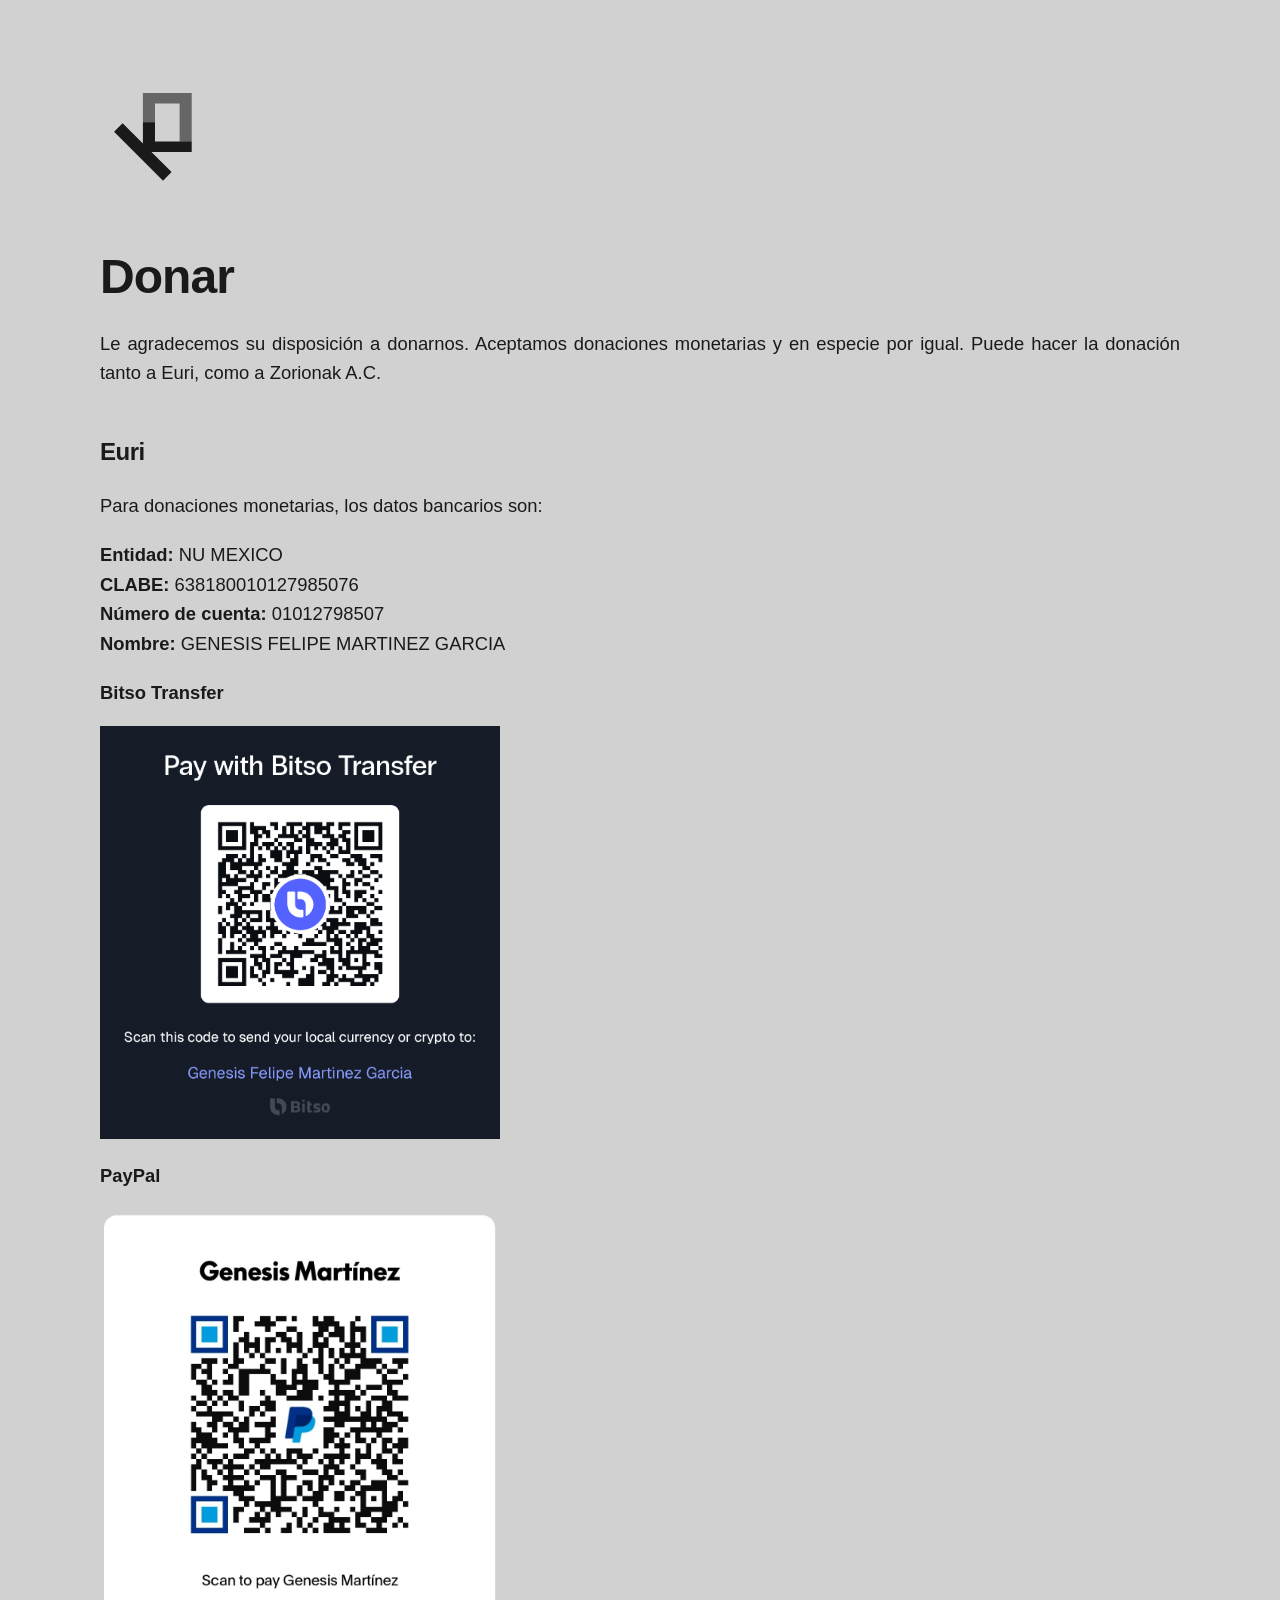
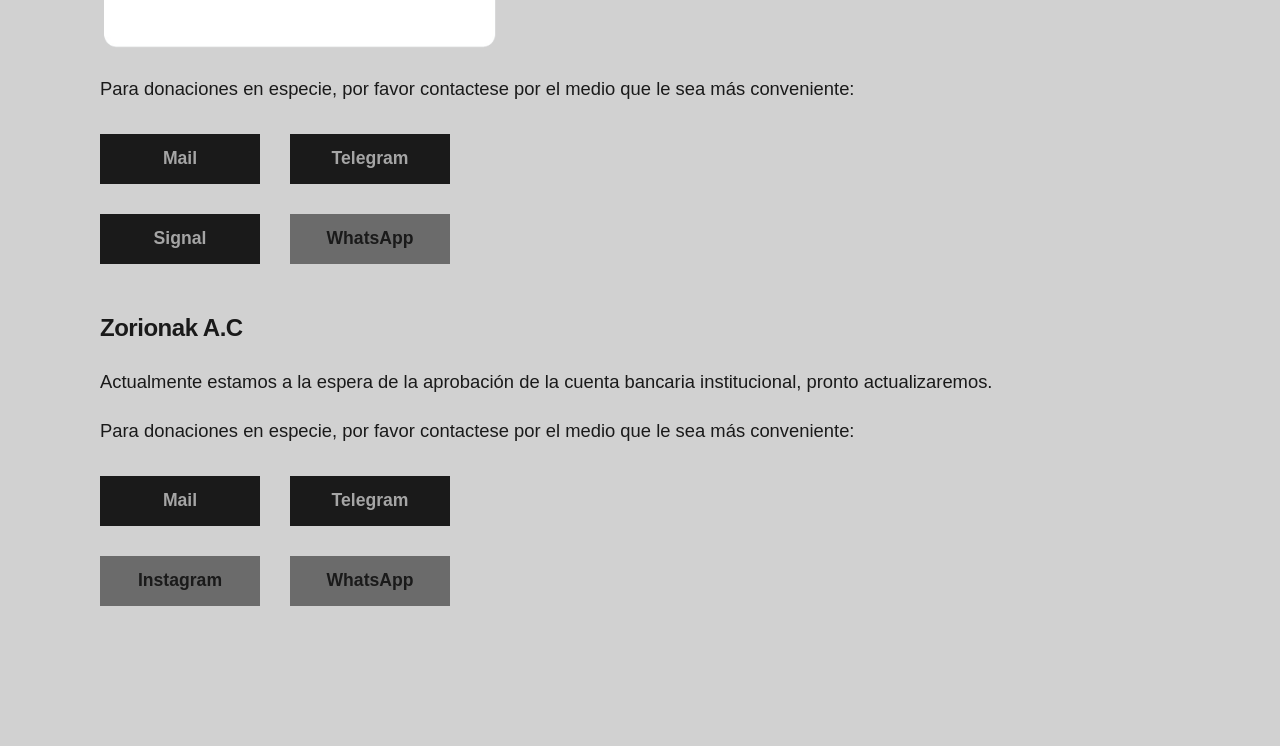
==== donar.html @ 0226f44f "Kadro Website 1.0 xd" ====
<!DOCTYPE html>
<html lang="es">
<head>
    <meta charset="UTF-8">
    <meta name="viewport" content="width=device-width, initial-scale=1.0">
    <title>Kadro</title>
    <link rel="preconnect" href="https://fonts.googleapis.com">
    <link rel="preconnect" href="https://fonts.gstatic.com" crossorigin>
    <link href="https://fonts.googleapis.com/css2?family=Inter:wght@500;700&display=swap" rel="family">
    <link rel="stylesheet" href="style-page.css">
</head>
<body>

    <div class="content-wrapper">
        <header class="header">
            <a href="index.html">
                <img src="kb.svg" alt="Logo Kadro" class="logo-small">
            </a>
        </header>

        <main class="main-content">
            <section class="text-block">

                <h1>Donar</h1>
                <p>Le agradecemos su disposición a donarnos. Aceptamos donaciones monetarias y en especie por igual. Puede hacer la donación tanto a Euri, como a Zorionak A.C.</p>

                <h2>Euri</h2>

                <p>Para donaciones monetarias, los datos bancarios son:</p>

                <p><b>Entidad:</b> NU MEXICO <br> <b>CLABE:</b> 638180010127985076 <br> <b>Número de cuenta:</b> 01012798507 <br> <b>Nombre:</b> GENESIS FELIPE MARTINEZ GARCIA</p>
                <p></p>

                <p><b>Bitso Transfer</b></p>
                <br>
                <img src="bitso_euri.png" alt="Bitso Transfer QR" class="imagen-adaptable">
                <br>
                <br>

                <p><b>PayPal</b></p>
                <br>
                <img src="paypal_euri.png" alt="PayPal QR" class="imagen-adaptable">
                <br>
                <br>

                <p>Para donaciones en especie, por favor contactese por el medio que le sea más conveniente:</p>
                <section class="action-block">
                    <div class="buttons-inline">
                        <a href="mailto:euri@zorionak.art" class="btn btn-dark" target="_blank">Mail</a>
                        <a href="https://t.me/EuriNaizDM" class="btn btn-dark" target="_blank">Telegram</a>
                    </div>
                    <div class="buttons-inline">
                        <a href="https://signal.me/#eu/BNd7J6ncwCC_rvE6EH3n1rF1zPjkdAFG_ZG6rcRCDRfop4eggaVNv58n2JCMDA8Y" class="btn btn-dark" target="_blank">Signal</a>
                        <a href="https://wa.me/523326609676/" class="btn btn-gray" target="_blank" >WhatsApp</a>
                    </div>
                </section>

                <h2>Zorionak A.C</h2>

                <!--<p>Para donaciones monetarias, los datos bancarios son:</p> -->
                <p>Actualmente estamos a la espera de la aprobación de la cuenta bancaria institucional, pronto actualizaremos.</p>

                <p>Para donaciones en especie, por favor contactese por el medio que le sea más conveniente:</p>
                <section class="action-block">
                    <div class="buttons-inline">
                        <a href="mailto:fundacion@zorionak.art" class="btn btn-dark" target="_blank">Mail</a>
                        <a href="https://t.me/ZorionakAC" class="btn btn-dark" target="_blank">Telegram</a>
                    </div>
                    <div class="buttons-inline">
                        <a href="https://www.instagram.com/m/zorionak.art_" class="btn btn-gray" target="_blank">Instagram</a>
                        <a href="https://wa.me/523320204097/" class="btn btn-gray" target="_blank" >WhatsApp</a>
                    </div>
                </section>

            </section>
<!--
            <section class="action-block">
                <h2>Another title</h2>
                <div class="buttons-inline">
                    <a href="#button1" class="btn btn-dark">Button 1</a>
                    <a href="#button2" class="btn btn-gray">Button 2</a>
                </div>
            </section>

            -->

        </main>
    </div>

</body>
</html>
---- style-page.css ----
/* ==========================================================================
   KADRO - PALETA DE COLORES E IDENTIDAD
   ========================================================================== */
:root {
    --bg-color: #d1d1d1;       /* Gris claro de fondo */
    --btn-dark: #1a1a1a;       /* Negro/Gris muy oscuro */
    --btn-gray: #6b6b6b;       /* Gris medio */
    --text-color: #a5a5a5;     /* Gris del texto del botón oscuro */
    --text-light: #1a1a1a;     /* Texto oscuro para el botón gris */
    --text-main: #1a1a1a;      /* Color de los títulos y párrafos */
}

/* ==========================================================================
   RESET Y CONFIGURACIÓN GENERAL
   ========================================================================== */
* {
    box-sizing: border-box;
    margin: 0;
    padding: 0;
    font-family: 'Inter', -apple-system, BlinkMacSystemFont, "Segoe UI", Roboto, sans-serif; 
}

body {
    background-color: var(--bg-color);
    min-height: 100vh;
    display: flex;
    justify-content: center;
}

/* ==========================================================================
   ESTRUCTURA Y FLUJO DE CONTENIDO
   ========================================================================== */
.content-wrapper {
    width: 100%;
    max-width: 1200px; /* Ensanchado para aprovechar más los laterales en desktop */
    padding: 80px 60px 140px 60px; /* 140px abajo genera el "footer vacío" */
    display: flex;
    flex-direction: column;
}

/* Encabezado con el logo alineado a la izquierda */
.header {
    width: 100%;
    display: flex;
    justify-content: flex-start;
    margin-bottom: 55px; /* Separación fija debajo del logo */
}

.logo-small {
    width: 110px;
    height: auto;
    transition: opacity 0.2s ease;
}

.logo-small:hover {
    opacity: 0.8;
}

/* Contenedor del flujo principal */
.main-content {
    display: flex;
    flex-direction: column;
}

/* ==========================================================================
   BLOQUES DE TEXTO Y CORRECCIÓN AUTOMÁTICA DE ESPACIADOS (H1, H2, P)
   ========================================================================== */
/* Regla global para separar h1 y h2 del contenido de arriba de forma automática */
.main-content h1, 
.main-content h2 {
    color: var(--text-main);
    margin-top: 50px;    /* Empuja el título hacia abajo separándolo del texto anterior */
    margin-bottom: 25px; /* Espacio entre el título y lo que viene abajo (párrafo o botones) */
    font-weight: 700;    /* Inter Bold */
    letter-spacing: -0.02em;
}

/* El primer h1 no necesita margen superior porque ya tiene el espacio del header */
.main-content h1:first-child,
.text-block h1:first-child {
    margin-top: 0;
}

.text-block h1 {
    font-size: 3rem;
}

.action-block h2 {
    font-size: 2.4rem;
}

/* Párrafos normativos con espaciado inteligente */
.text-block p {
    font-size: 1.15rem;
    line-height: 1.6;
    color: var(--text-main);
    text-align: justify;
    font-weight: 500;    /* Inter Medium */
}

/* Si hay párrafos seguidos, les añadimos separación automática arriba para que no se peguen */
.text-block p + p {
    margin-top: 20px;
}

/* ==========================================================================
   UNIFORMIDAD PARA ELEMENTOS DE LISTA <li> (TODOS LOS LI)
   ========================================================================== */
/* Forzamos a que absolutamente todos los li tengan el mismo comportamiento visual que los párrafos */
.main-content li,
.text-block li,
ul li,
ol li {
    font-size: 1.15rem;          /* Mismo tamaño que <p> */
    line-height: 1.6;            /* Mismo interlineado que <p> */
    color: var(--text-main);     /* Mismo color gris oscuro */
    font-weight: 500;            /* Inter Medium */
}

/* ==========================================================================
   CONTROL INTELIGENTE DE LISTAS Y ENLACES EN LISTA (CLASE LSV)
   ========================================================================== */
/* Quitamos las viñetas de la lista con clase LSV y limpiamos sus sangrías nativas */
ul.LSV {
    list-style: none;
    padding: 0;
    margin: 0;
}

/* Si la lista ul va después de un párrafo o un h2, se separa automáticamente como bloque */
.text-block p + ul.LSV,
.main-content h2 + ul.LSV,
.main-content p + ul.LSV {
    margin-top: 30px; /* Genera el espacio de bloque */
}

/* Forzamos a que los elementos li de LSV actúen como bloques independientes */
ul.LSV li {
    display: block;      /* Asegura el salto de línea obligatorio */
}

/* Añadimos el espacio automático entre los li internos para que respiren verticalmente */
ul.LSV li + li {
    margin-top: 20px;    
}

/* ==========================================================================
   ESTILOS CONTROLADOS Y UNIFORMES PARA ENLACES <A> EN TEXTO Y SUELTOS
   ========================================================================== */
/* Forzamos a que TODOS los links (dentro/fuera de <p> o en listas) compartan estética */
.text-block p a,
.main-content a:not(.btn) {
    color: var(--text-main) !important;
    font-family: 'Inter', -apple-system, sans-serif !important;
    font-size: 1.15rem;          /* Clona el tamaño del párrafo */
    line-height: 1.6;            /* Clona el interlineado del párrafo */
    font-weight: 500;            /* Inter Medium */
    text-decoration: underline;  /* Siempre subrayado */
}

/* Mantenemos el blindaje de color para estados visitados, activos o hover */
.text-block p a:visited,
.text-block p a:active,
.text-block p a:hover,
.main-content a:not(.btn):visited,
.main-content a:not(.btn):active,
.main-content a:not(.btn):hover {
    color: var(--text-main) !important;
    text-decoration: underline;
}

/* Comportamiento exclusivo para los enlaces SUELTOS (hijos directos que no están en un <p>) */
.main-content > a:not(.btn),
.text-block > a:not(.btn) {
    display: inline-block; /* Permite que acepte márgenes verticales correctamente */
    margin-top: 30px;      /* Espacio automático con lo que tenga arriba */
    margin-bottom: 20px;   /* Espacio automático con lo que tenga abajo */
}

/* Si el enlace suelto es el primer elemento, eliminamos el margen superior */
.main-content > a:first-child,
.text-block > a:first-child {
    margin-top: 0;
}

/* ==========================================================================
   BOTONES RECUADRO (HREF)
   ========================================================================== */
.buttons-inline {
    display: flex;
    flex-direction: row;
    gap: 30px;
    margin-top: 30px; /* Asegura separación si van debajo de un texto o lista */
}

.btn {
    display: inline-flex;
    align-items: center;
    justify-content: center;
    text-decoration: none !important; /* Evita que el subrayado global rompa el estilo del botón */
    font-size: 1.1rem !important;     /* Mantiene su tamaño propio de botón */
    width: 160px;
    height: 50px;
    transition: transform 0.2s ease, opacity 0.2s ease;
    font-weight: 700; /* Inter Bold */
    margin: 0 !important; /* Evita que las reglas de enlaces sueltos afecten a los botones */
}

.btn:hover {
    transform: scale(1.02);
    opacity: 0.9;
}

.btn-dark {
    background-color: var(--btn-dark);
    color: var(--text-color);
}

.btn-gray {
    background-color: var(--btn-gray);
    color: var(--text-light);
}

/* ==========================================================================
   DISEÑO ADAPTABLE - RESPONSIVE (MÓVIL)
   ========================================================================== */
@media (max-width: 768px) {
    .content-wrapper {
        padding: 50px 40px 100px 40px; 
    }

    .header {
        margin-bottom: 40px;
    }

    .main-content h1, 
    .main-content h2 {
        margin-top: 40px; 
        margin-bottom: 20px;
    }

    /* Reducción de fuentes generales para móvil (párrafos y elementos de lista) */
    .text-block p,
    .main-content li,
    .text-block li,
    ul li,
    ol li {
        font-size: 1.05rem;
    }

    /* Ajuste de links normales en móvil */
    .text-block p a,
    .main-content a:not(.btn) {
        font-size: 1.05rem; 
    }

    .text-block p + p {
        margin-top: 15px;
    }

    /* Corrección del bloque ul en móvil */
    .text-block p + ul.LSV,
    .main-content h2 + ul.LSV,
    .main-content p + ul.LSV {
        margin-top: 20px;
    }

    /* Reducción sutil del espacio entre elementos de lista en móvil */
    ul.LSV li + li {
        margin-top: 15px;
    }

    /* Ajuste de márgenes de enlaces sueltos en móvil */
    .main-content > a:not(.btn),
    .text-block > a:not(.btn) {
        margin-top: 20px;
        margin-bottom: 15px;
    }

    .logo-small {
        width: 95px;
    }

    .text-block h1 {
        font-size: 2.3rem;
    }

    .action-block h2 {
        font-size: 1.9rem;
    }

    .buttons-inline {
        gap: 20px;
        margin-top: 20px;
    }

    .btn {
        width: 140px;
        font-size: 1rem !important;
    }
}

/* ==========================================================================
   IMAGENES
   ========================================================================== */

/* Estilo por defecto (para computadoras) */
  .imagen-adaptable {
    width: 400px;
    height: auto;
  }

  /* Estilo especial para celulares */
  @media (max-width: 768px) {
    .imagen-adaptable {
      width: 100%;
      height: auto;
    }
  }
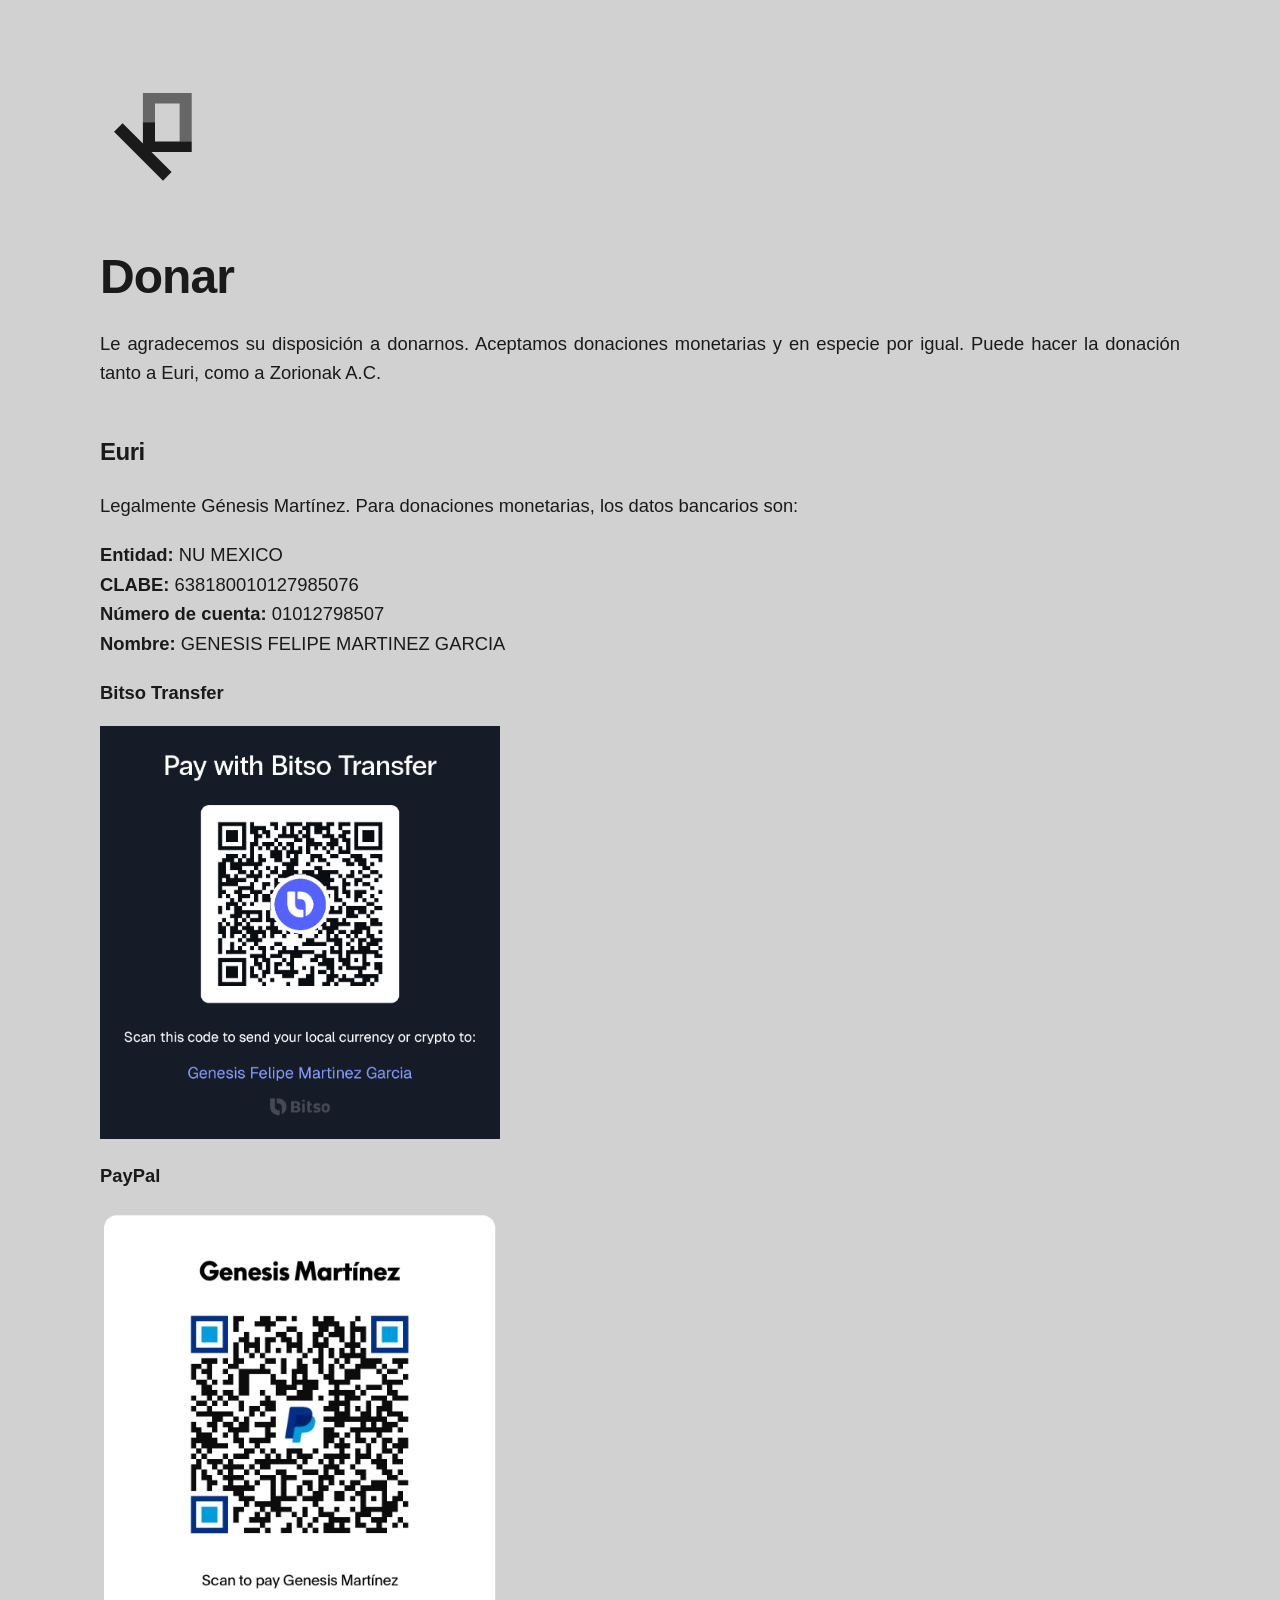
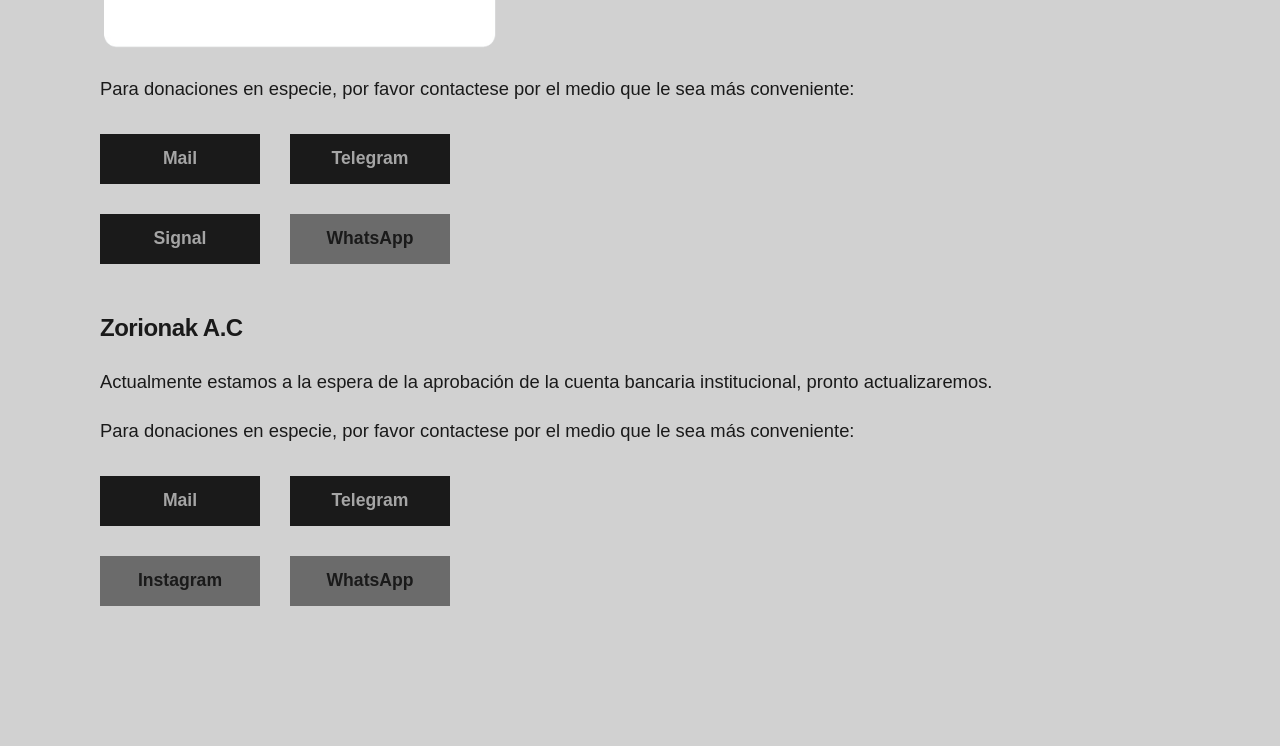
==== commit e5979958: "Update donar.html añadido nombre legal" ====
--- a/donar.html
+++ b/donar.html
@@ -13,7 +13,7 @@
 
     <div class="content-wrapper">
         <header class="header">
-            <a href="index.html">
+            <a href="/">
                 <img src="kb.svg" alt="Logo Kadro" class="logo-small">
             </a>
         </header>
@@ -26,7 +26,7 @@
 
                 <h2>Euri</h2>
 
-                <p>Para donaciones monetarias, los datos bancarios son:</p>
+                <p>Legalmente Génesis Martínez. Para donaciones monetarias, los datos bancarios son:</p>
 
                 <p><b>Entidad:</b> NU MEXICO <br> <b>CLABE:</b> 638180010127985076 <br> <b>Número de cuenta:</b> 01012798507 <br> <b>Nombre:</b> GENESIS FELIPE MARTINEZ GARCIA</p>
                 <p></p>
@@ -88,4 +88,4 @@
     </div>
 
 </body>
-</html>+</html>
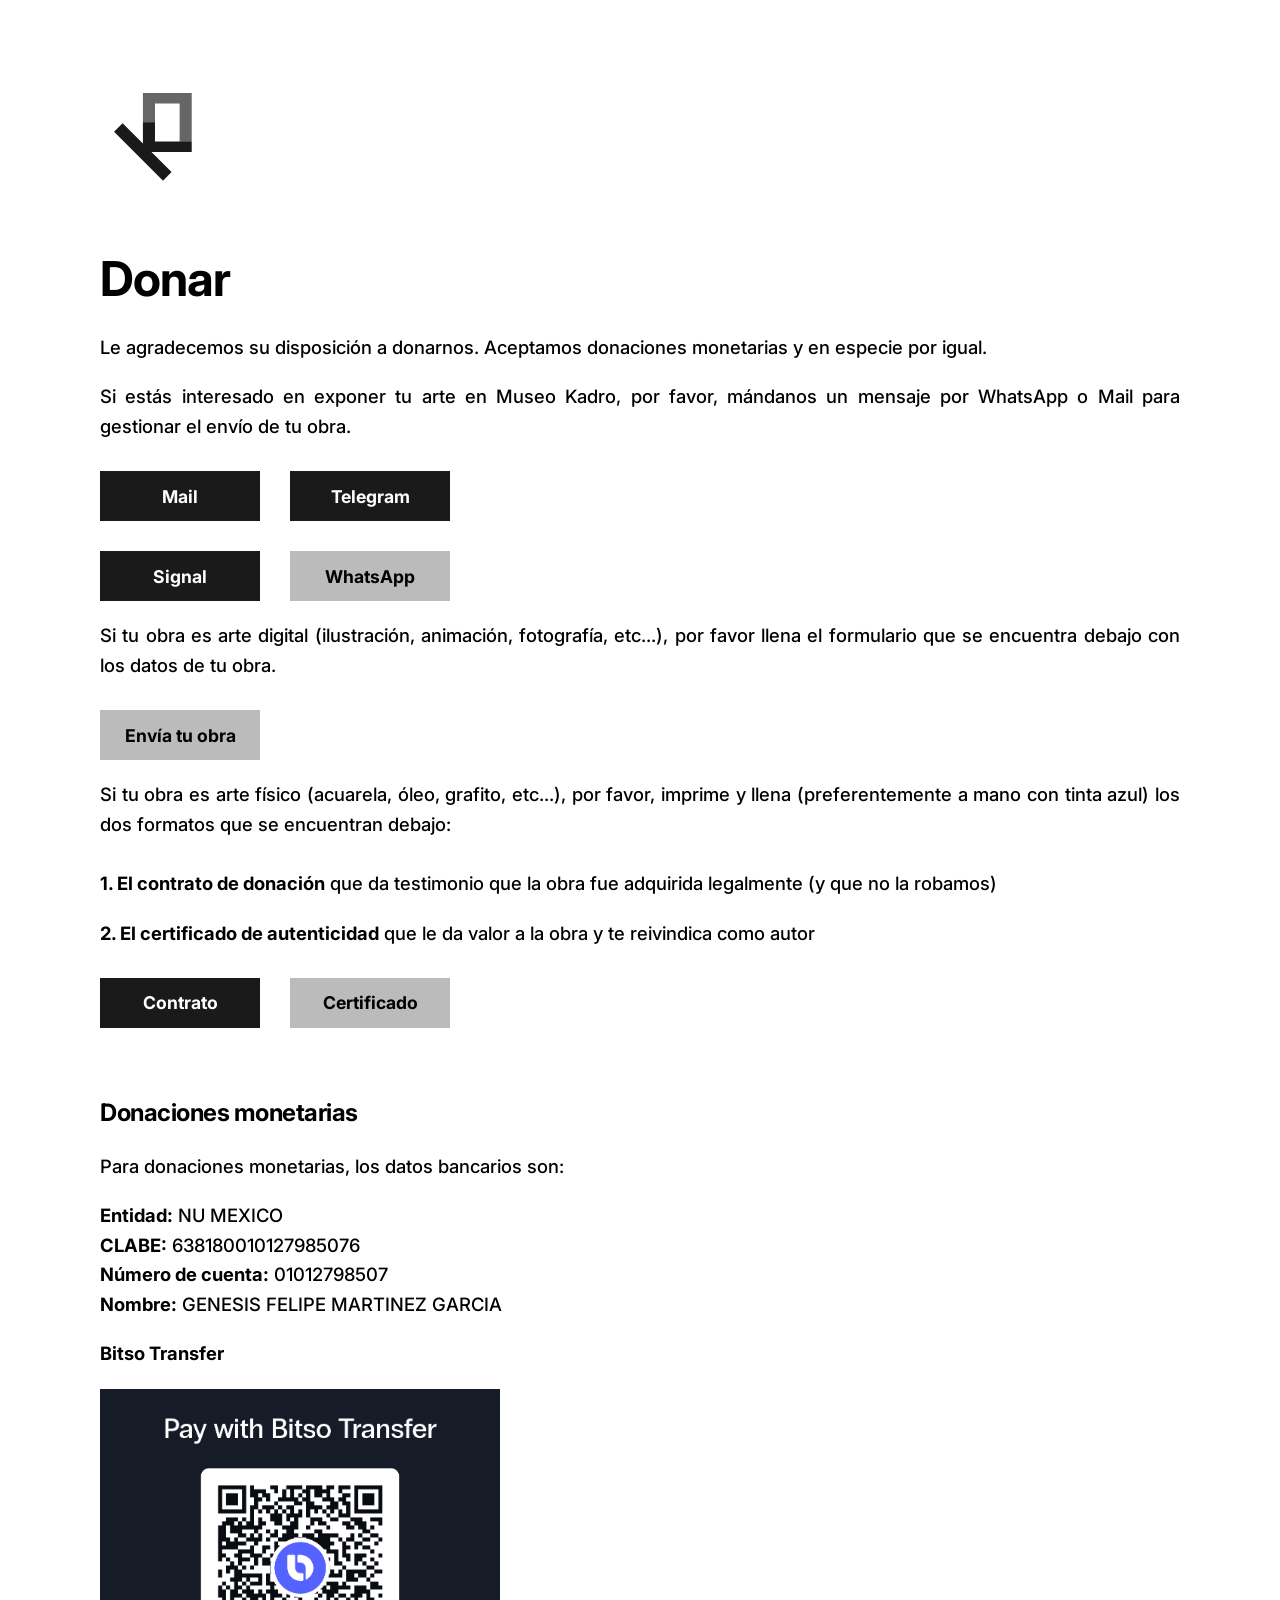
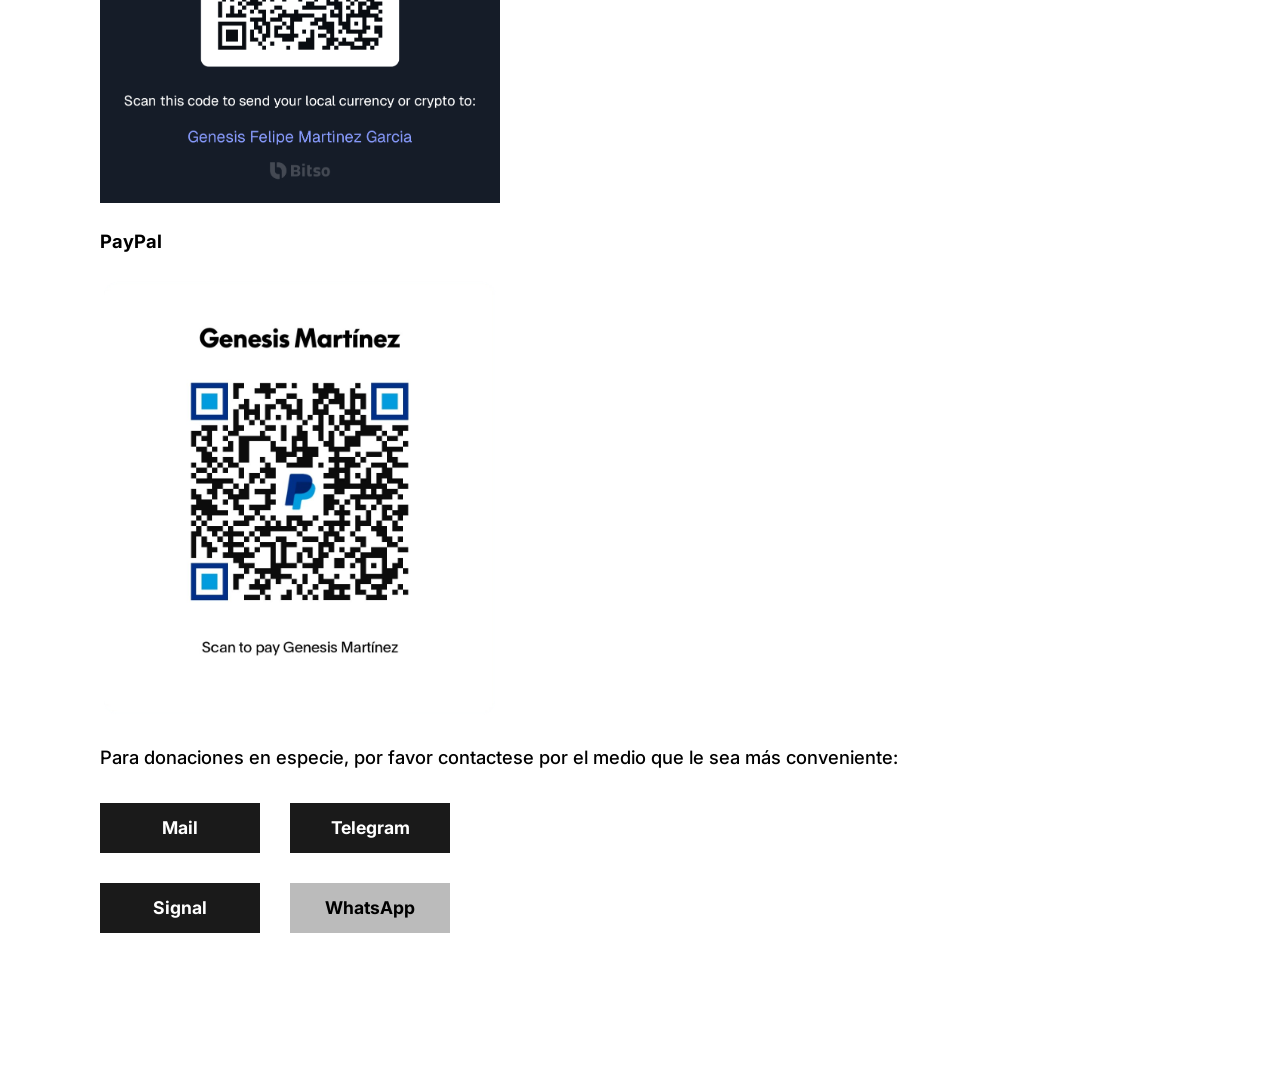
==== commit d41c55ca: "Added website html pages and resources" ====
--- a/donar.html
+++ b/donar.html
@@ -6,7 +6,7 @@
     <title>Kadro</title>
     <link rel="preconnect" href="https://fonts.googleapis.com">
     <link rel="preconnect" href="https://fonts.gstatic.com" crossorigin>
-    <link href="https://fonts.googleapis.com/css2?family=Inter:wght@500;700&display=swap" rel="family">
+    <link href="https://fonts.googleapis.com/css2?family=Inter:wght@500;700&display=swap" rel="stylesheet">
     <link rel="stylesheet" href="style-page.css">
 </head>
 <body>
@@ -22,11 +22,49 @@
             <section class="text-block">
 
                 <h1>Donar</h1>
-                <p>Le agradecemos su disposición a donarnos. Aceptamos donaciones monetarias y en especie por igual. Puede hacer la donación tanto a Euri, como a Zorionak A.C.</p>
+                <p>Le agradecemos su disposición a donarnos. Aceptamos donaciones monetarias y en especie por igual.</p>
+                <p>Si estás interesado en exponer tu arte en Museo Kadro, por favor, mándanos un mensaje por WhatsApp o Mail para gestionar el envío de tu obra.</p>
 
-                <h2>Euri</h2>
+                <section class="action-block">
+                    <div class="buttons-inline">
+                        <a href="mailto:museo@kadro.es" class="btn btn-dark" target="_blank">Mail</a>
+                        <a href="https://t.me/EuriNaizDM" class="btn btn-dark" target="_blank">Telegram</a>
+                    </div>
+                    <div class="buttons-inline">
+                        <a href="https://signal.me/#eu/BNd7J6ncwCC_rvE6EH3n1rF1zPjkdAFG_ZG6rcRCDRfop4eggaVNv58n2JCMDA8Y" class="btn btn-dark" target="_blank">Signal</a>
+                        <a href="https://wa.me/523326609676/" class="btn btn-gray" target="_blank" >WhatsApp</a>
+                    </div>
+                </section>
+                
+                <br>
+                <p>Si tu obra es arte digital (ilustración, animación, fotografía, etc...), por favor llena el formulario que se encuentra debajo con los datos de tu obra.</p>
 
-                <p>Legalmente Génesis Martínez. Para donaciones monetarias, los datos bancarios son:</p>
+                <section class="action-block">
+                    <div class="buttons-inline">
+                        <a href="https://forms.gle/pjFo8g6qd7YmPzw46" class="btn btn-gray" target="_blank" >Envía tu obra</a>
+                    </div>
+                </section>
+                <br>
+
+                <p>Si tu obra es arte físico (acuarela, óleo, grafito, etc...), por favor, imprime y llena (preferentemente a mano con tinta azul) los dos formatos que se encuentran debajo:</p>
+                
+                <ul class="LSV">
+                    <li><b>1. El contrato de donación</b> que da testimonio que la obra fue adquirida legalmente (y que no la robamos)</li>
+                    <li><b>2. El certificado de autenticidad</b> que le da valor a la obra y te reivindica como autor</li>
+                </ul>
+
+                <section class="action-block">
+                    <div class="buttons-inline">
+                        <a href="https://docs.google.com/document/d/1YBGTQrIvSOc-qorJLDP3YWiUSG1kRh_NUuH23PXEmKM/edit?usp=sharing" class="btn btn-dark" target="_blank">Contrato</a>
+                        <a href="https://docs.google.com/document/d/1H3f9mA4OrSUj_Lcr896O3xobkI8W9263T08jw7JT1y4/edit?usp=sharing" class="btn btn-gray" target="_blank" >Certificado</a>
+                    </div>
+                </section>
+                <br>
+
+
+                <h2>Donaciones monetarias</h2>
+
+                <p>Para donaciones monetarias, los datos bancarios son:</p>
 
                 <p><b>Entidad:</b> NU MEXICO <br> <b>CLABE:</b> 638180010127985076 <br> <b>Número de cuenta:</b> 01012798507 <br> <b>Nombre:</b> GENESIS FELIPE MARTINEZ GARCIA</p>
                 <p></p>
@@ -44,9 +82,10 @@
                 <br>
 
                 <p>Para donaciones en especie, por favor contactese por el medio que le sea más conveniente:</p>
+
                 <section class="action-block">
                     <div class="buttons-inline">
-                        <a href="mailto:euri@zorionak.art" class="btn btn-dark" target="_blank">Mail</a>
+                        <a href="mailto:museo@kadro.es" class="btn btn-dark" target="_blank">Mail</a>
                         <a href="https://t.me/EuriNaizDM" class="btn btn-dark" target="_blank">Telegram</a>
                     </div>
                     <div class="buttons-inline">
@@ -54,25 +93,8 @@
                         <a href="https://wa.me/523326609676/" class="btn btn-gray" target="_blank" >WhatsApp</a>
                     </div>
                 </section>
+                
 
-                <h2>Zorionak A.C</h2>
-
-                <!--<p>Para donaciones monetarias, los datos bancarios son:</p> -->
-                <p>Actualmente estamos a la espera de la aprobación de la cuenta bancaria institucional, pronto actualizaremos.</p>
-
-                <p>Para donaciones en especie, por favor contactese por el medio que le sea más conveniente:</p>
-                <section class="action-block">
-                    <div class="buttons-inline">
-                        <a href="mailto:fundacion@zorionak.art" class="btn btn-dark" target="_blank">Mail</a>
-                        <a href="https://t.me/ZorionakAC" class="btn btn-dark" target="_blank">Telegram</a>
-                    </div>
-                    <div class="buttons-inline">
-                        <a href="https://www.instagram.com/m/zorionak.art_" class="btn btn-gray" target="_blank">Instagram</a>
-                        <a href="https://wa.me/523320204097/" class="btn btn-gray" target="_blank" >WhatsApp</a>
-                    </div>
-                </section>
-
-            </section>
 <!--
             <section class="action-block">
                 <h2>Another title</h2>
--- a/style-page.css
+++ b/style-page.css
@@ -2,12 +2,12 @@
    KADRO - PALETA DE COLORES E IDENTIDAD
    ========================================================================== */
 :root {
-    --bg-color: #d1d1d1;       /* Gris claro de fondo */
+    --text-main: #000000;      /* Color de los títulos y párrafos */
+    --bg-color: #ffffff;       /* Gris claro de fondo */
     --btn-dark: #1a1a1a;       /* Negro/Gris muy oscuro */
-    --btn-gray: #6b6b6b;       /* Gris medio */
-    --text-color: #a5a5a5;     /* Gris del texto del botón oscuro */
-    --text-light: #1a1a1a;     /* Texto oscuro para el botón gris */
-    --text-main: #1a1a1a;      /* Color de los títulos y párrafos */
+    --btn-gray: #bbbbbb;       /* Gris medio para el botón contactar */
+    --text-color: #ffffff;     /* Gris del texto del botón oscuro */
+    --text-light: #000000;     /* Texto oscuro para el botón gris */
 }
 
 /* ==========================================================================
